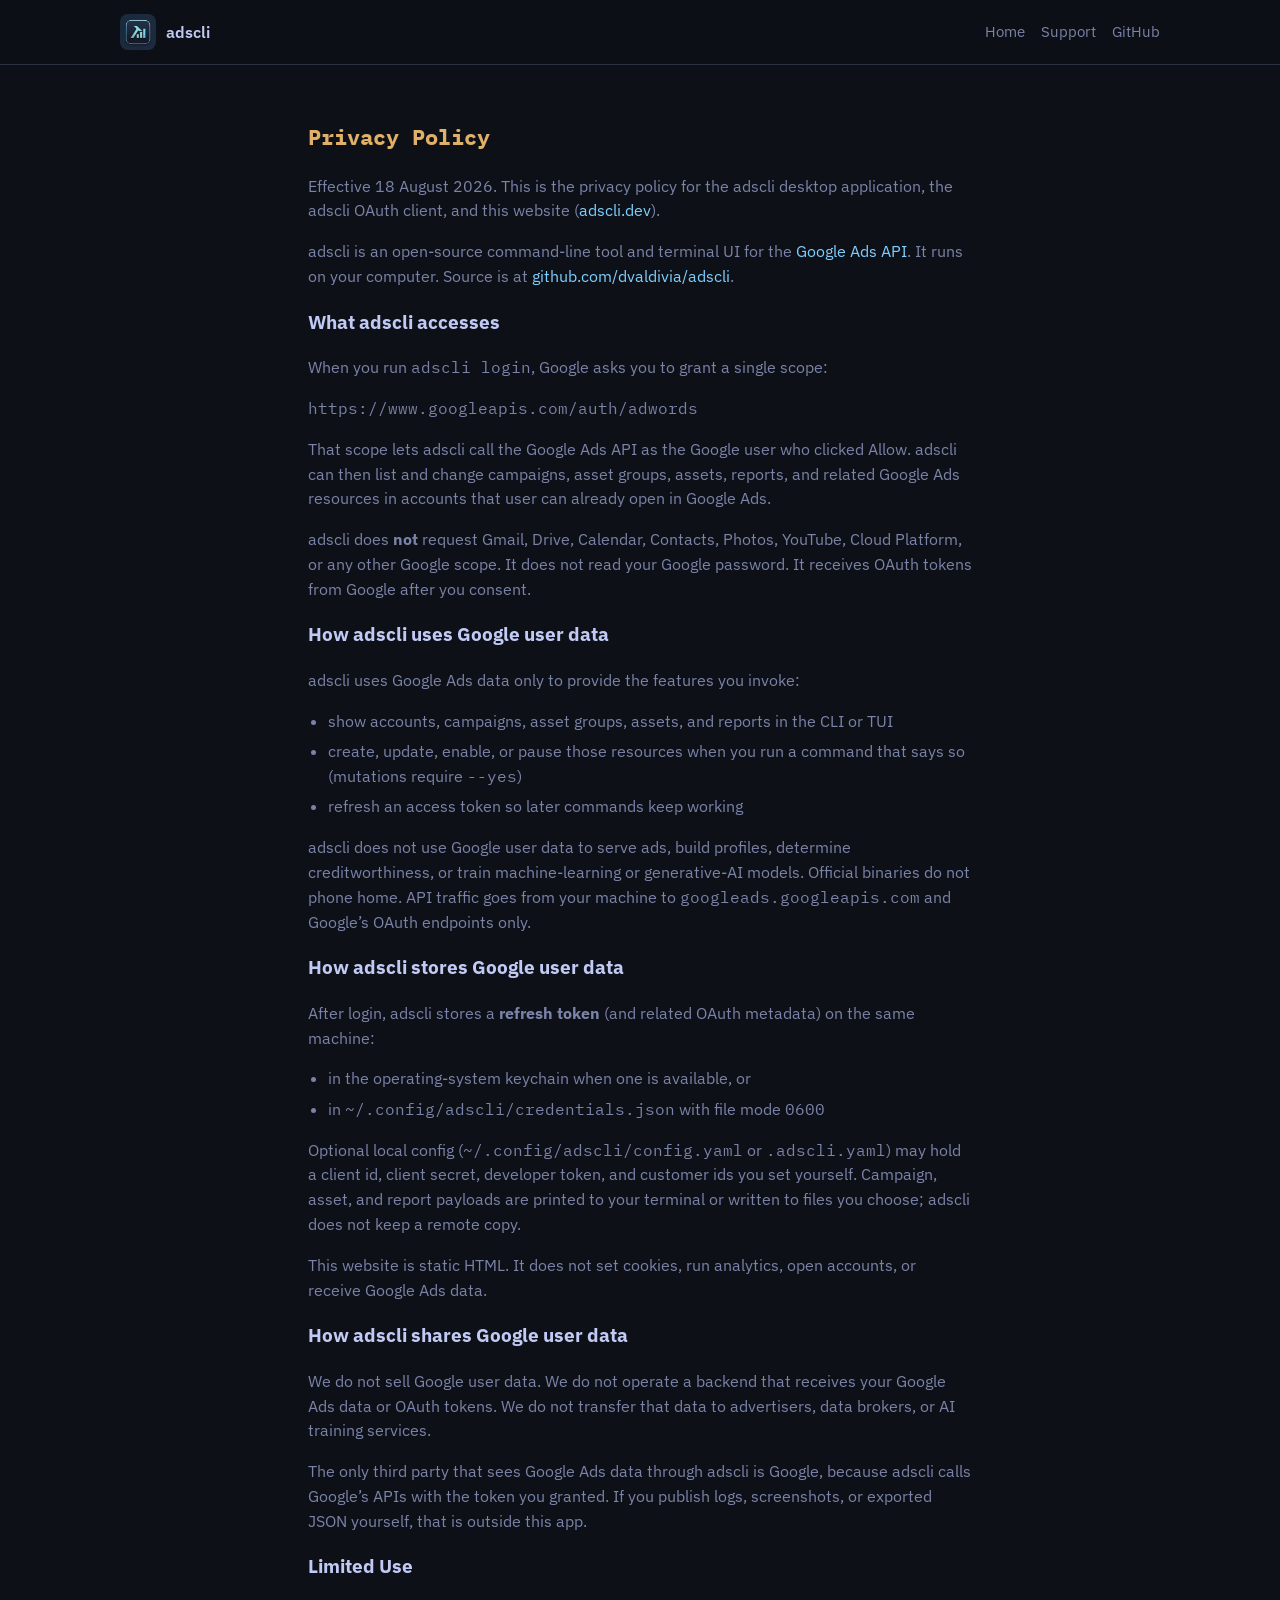
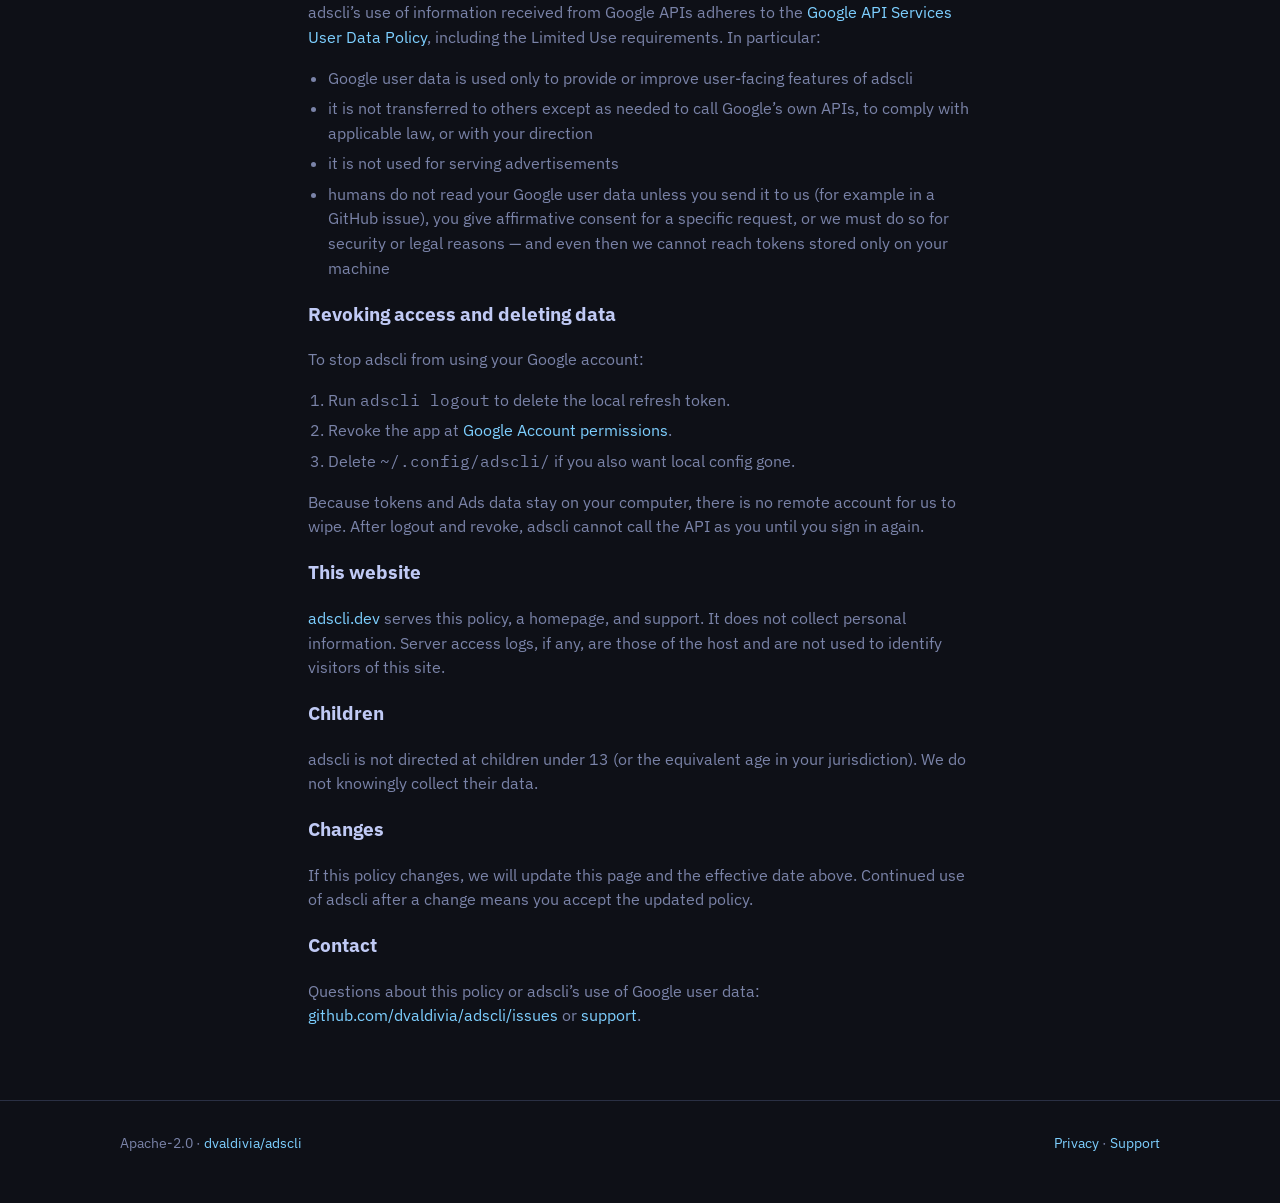
==== website/privacy.html @ 9dc144fe "Ship v0.0.2 with a built-in Desktop OAuth client. Compile the shared adscli client id/secret into ev" ====
<!doctype html>
<html lang="en">
<head>
  <meta charset="utf-8">
  <meta name="viewport" content="width=device-width, initial-scale=1">
  <title>Privacy Policy — adscli</title>
  <meta name="description" content="How adscli accesses, uses, stores, and shares Google user data.">
  <link rel="canonical" href="https://adscli.dev/privacy.html">
  <link rel="icon" type="image/png" href="assets/favicon-32.png">
  <link rel="preconnect" href="https://fonts.googleapis.com">
  <link rel="preconnect" href="https://fonts.gstatic.com" crossorigin>
  <link href="https://fonts.googleapis.com/css2?family=IBM+Plex+Mono:wght@400;600&family=IBM+Plex+Sans:wght@400;600&display=swap" rel="stylesheet">
  <link rel="stylesheet" href="style.css">
</head>
<body>
  <nav>
    <div class="wrap">
      <a class="brand" href="/">
        <img src="assets/logo.jpg" width="36" height="36" alt="adscli">
        adscli
      </a>
      <div class="links">
        <a href="/">Home</a>
        <a href="support.html">Support</a>
        <a href="https://github.com/dvaldivia/adscli">GitHub</a>
      </div>
    </div>
  </nav>
  <section>
    <div class="wrap prose">
      <h2>Privacy Policy</h2>
      <p>Effective 18 August 2026. This is the privacy policy for the adscli desktop
        application, the adscli OAuth client, and this website
        (<a href="https://adscli.dev/">adscli.dev</a>).</p>
      <p>adscli is an open-source command-line tool and terminal UI for the
        <a href="https://developers.google.com/google-ads/api/docs/start">Google Ads API</a>.
        It runs on your computer. Source is at
        <a href="https://github.com/dvaldivia/adscli">github.com/dvaldivia/adscli</a>.</p>

      <h3>What adscli accesses</h3>
      <p>When you run <code>adscli login</code>, Google asks you to grant a single scope:</p>
      <p><code>https://www.googleapis.com/auth/adwords</code></p>
      <p>That scope lets adscli call the Google Ads API as the Google user who clicked
        Allow. adscli can then list and change campaigns, asset groups, assets, reports,
        and related Google Ads resources in accounts that user can already open in
        Google Ads.</p>
      <p>adscli does <strong>not</strong> request Gmail, Drive, Calendar, Contacts, Photos,
        YouTube, Cloud Platform, or any other Google scope. It does not read your Google
        password. It receives OAuth tokens from Google after you consent.</p>

      <h3>How adscli uses Google user data</h3>
      <p>adscli uses Google Ads data only to provide the features you invoke:</p>
      <ul>
        <li>show accounts, campaigns, asset groups, assets, and reports in the CLI or TUI</li>
        <li>create, update, enable, or pause those resources when you run a command that
          says so (mutations require <code>--yes</code>)</li>
        <li>refresh an access token so later commands keep working</li>
      </ul>
      <p>adscli does not use Google user data to serve ads, build profiles, determine
        creditworthiness, or train machine-learning or generative-AI models. Official
        binaries do not phone home. API traffic goes from your machine to
        <code>googleads.googleapis.com</code> and Google’s OAuth endpoints only.</p>

      <h3>How adscli stores Google user data</h3>
      <p>After login, adscli stores a <strong>refresh token</strong> (and related OAuth
        metadata) on the same machine:</p>
      <ul>
        <li>in the operating-system keychain when one is available, or</li>
        <li>in <code>~/.config/adscli/credentials.json</code> with file mode <code>0600</code></li>
      </ul>
      <p>Optional local config (<code>~/.config/adscli/config.yaml</code> or
        <code>.adscli.yaml</code>) may hold a client id, client secret, developer token,
        and customer ids you set yourself. Campaign, asset, and report payloads are
        printed to your terminal or written to files you choose; adscli does not keep a
        remote copy.</p>
      <p>This website is static HTML. It does not set cookies, run analytics, open
        accounts, or receive Google Ads data.</p>

      <h3>How adscli shares Google user data</h3>
      <p>We do not sell Google user data. We do not operate a backend that receives your
        Google Ads data or OAuth tokens. We do not transfer that data to advertisers,
        data brokers, or AI training services.</p>
      <p>The only third party that sees Google Ads data through adscli is Google, because
        adscli calls Google’s APIs with the token you granted. If you publish logs,
        screenshots, or exported JSON yourself, that is outside this app.</p>

      <h3>Limited Use</h3>
      <p>adscli’s use of information received from Google APIs adheres to the
        <a href="https://developers.google.com/terms/api-services-user-data-policy">Google API Services User Data Policy</a>,
        including the Limited Use requirements. In particular:</p>
      <ul>
        <li>Google user data is used only to provide or improve user-facing features of adscli</li>
        <li>it is not transferred to others except as needed to call Google’s own APIs,
          to comply with applicable law, or with your direction</li>
        <li>it is not used for serving advertisements</li>
        <li>humans do not read your Google user data unless you send it to us (for
          example in a GitHub issue), you give affirmative consent for a specific
          request, or we must do so for security or legal reasons — and even then we
          cannot reach tokens stored only on your machine</li>
      </ul>

      <h3>Revoking access and deleting data</h3>
      <p>To stop adscli from using your Google account:</p>
      <ol>
        <li>Run <code>adscli logout</code> to delete the local refresh token.</li>
        <li>Revoke the app at
          <a href="https://myaccount.google.com/permissions">Google Account permissions</a>.</li>
        <li>Delete <code>~/.config/adscli/</code> if you also want local config gone.</li>
      </ol>
      <p>Because tokens and Ads data stay on your computer, there is no remote account
        for us to wipe. After logout and revoke, adscli cannot call the API as you
        until you sign in again.</p>

      <h3>This website</h3>
      <p><a href="https://adscli.dev/">adscli.dev</a> serves this policy, a homepage, and
        support. It does not collect personal information. Server access logs, if any,
        are those of the host and are not used to identify visitors of this site.</p>

      <h3>Children</h3>
      <p>adscli is not directed at children under 13 (or the equivalent age in your
        jurisdiction). We do not knowingly collect their data.</p>

      <h3>Changes</h3>
      <p>If this policy changes, we will update this page and the effective date above.
        Continued use of adscli after a change means you accept the updated policy.</p>

      <h3>Contact</h3>
      <p>Questions about this policy or adscli’s use of Google user data:
        <a href="https://github.com/dvaldivia/adscli/issues">github.com/dvaldivia/adscli/issues</a>
        or <a href="support.html">support</a>.</p>
    </div>
  </section>
  <footer>
    <div class="wrap">
      <span>Apache-2.0 · <a href="https://github.com/dvaldivia/adscli">dvaldivia/adscli</a></span>
      <span>
        <a href="privacy.html">Privacy</a>
        · <a href="support.html">Support</a>
      </span>
    </div>
  </footer>
</body>
</html>
---- website/style.css ----
:root {
  --bg: #0e1017;
  --panel: #161822;
  --ink: #c0caf5;
  --muted: #7a83a8;
  --line: #2a3044;
  --cyan: #7dcfff;
  --gold: #e0af68;
  --green: #9ece6a;
  --pink: #f7768e;
  --max: 1080px;
}

* { box-sizing: border-box; }
html { scroll-behavior: smooth; }
body {
  margin: 0;
  color: var(--ink);
  background: var(--bg);
  font: 16px/1.55 "IBM Plex Sans", "Segoe UI", sans-serif;
}

a { color: var(--cyan); text-decoration: none; }
a:hover { text-decoration: underline; }

.wrap { max-width: var(--max); margin: 0 auto; padding: 0 1.25rem; }

nav {
  position: sticky; top: 0; z-index: 10;
  backdrop-filter: blur(12px);
  background: color-mix(in srgb, var(--bg) 82%, transparent);
  border-bottom: 1px solid var(--line);
}
nav .wrap {
  display: flex; align-items: center; gap: 1.25rem;
  height: 64px;
}
nav .brand { display: flex; align-items: center; gap: .65rem; color: var(--ink); font-weight: 600; }
nav .brand img { width: 36px; height: 36px; border-radius: 8px; }
nav .links { margin-left: auto; display: flex; gap: 1rem; font-size: .92rem; }
nav .links a { color: var(--muted); }
nav .links a:hover { color: var(--ink); text-decoration: none; }

.hero {
  position: relative;
  overflow: hidden;
  border-bottom: 1px solid var(--line);
  min-height: 420px;
  display: flex; align-items: center;
}
.hero::before {
  content: "";
  position: absolute; inset: 0;
  background:
    linear-gradient(90deg, rgba(14,16,23,.92) 0%, rgba(14,16,23,.55) 48%, rgba(14,16,23,.2) 100%),
    url("assets/banner.jpg") right center / cover no-repeat;
}
.hero .wrap { position: relative; padding: 4.5rem 1.25rem; }
.hero h1 {
  font-family: "IBM Plex Mono", ui-monospace, monospace;
  font-size: clamp(2rem, 5vw, 3.4rem);
  line-height: 1.1;
  margin: 0 0 .75rem;
  letter-spacing: -.03em;
}
.hero p.lede { max-width: 36rem; color: var(--muted); font-size: 1.15rem; }
.cta { display: flex; flex-wrap: wrap; gap: .7rem; margin-top: 1.6rem; }
.btn {
  display: inline-block;
  padding: .65rem 1rem;
  border-radius: 8px;
  border: 1px solid var(--line);
  background: var(--panel);
  color: var(--ink);
  font-weight: 600;
}
.btn:hover { text-decoration: none; border-color: var(--cyan); color: var(--cyan); }
.btn.primary { background: var(--cyan); color: #081018; border-color: var(--cyan); }
.btn.primary:hover { filter: brightness(1.08); color: #081018; }

section { padding: 3.5rem 0; border-bottom: 1px solid var(--line); }
h2 {
  font-family: "IBM Plex Mono", ui-monospace, monospace;
  font-size: 1.35rem;
  margin: 0 0 1.2rem;
  color: var(--gold);
}

.grid { display: grid; gap: 1rem; grid-template-columns: repeat(auto-fit, minmax(230px, 1fr)); }
.card {
  background: var(--panel);
  border: 1px solid var(--line);
  border-radius: 12px;
  padding: 1.1rem 1.15rem;
}
.card h3 { margin: 0 0 .4rem; font-size: 1rem; }
.card p { margin: 0; color: var(--muted); font-size: .95rem; }

pre, code { font-family: "IBM Plex Mono", ui-monospace, monospace; }
pre {
  background: #0a0c12;
  border: 1px solid var(--line);
  border-radius: 10px;
  padding: 1rem 1.1rem;
  overflow: auto;
  font-size: .88rem;
  color: #c8d0f0;
}
kbd {
  font-family: inherit;
  border: 1px solid var(--line);
  border-bottom-width: 2px;
  border-radius: 4px;
  padding: 0 .3rem;
  color: var(--gold);
}

table { width: 100%; border-collapse: collapse; font-size: .95rem; }
th, td { text-align: left; padding: .5rem .4rem; border-bottom: 1px solid var(--line); }
th { color: var(--gold); font-weight: 600; }

footer {
  padding: 2rem 0 3rem;
  color: var(--muted);
  font-size: .88rem;
}
footer .wrap { display: flex; flex-wrap: wrap; gap: 1rem; justify-content: space-between; }

.prose { max-width: 44rem; }
.prose p, .prose li { color: var(--muted); }
.prose ul, .prose ol { padding-left: 1.25rem; }
.prose li { margin: .35rem 0; }
.tiny { color: var(--muted); font-size: .85rem; }

@media (max-width: 640px) {
  nav .links { display: none; }
  .hero { min-height: 360px; }
}
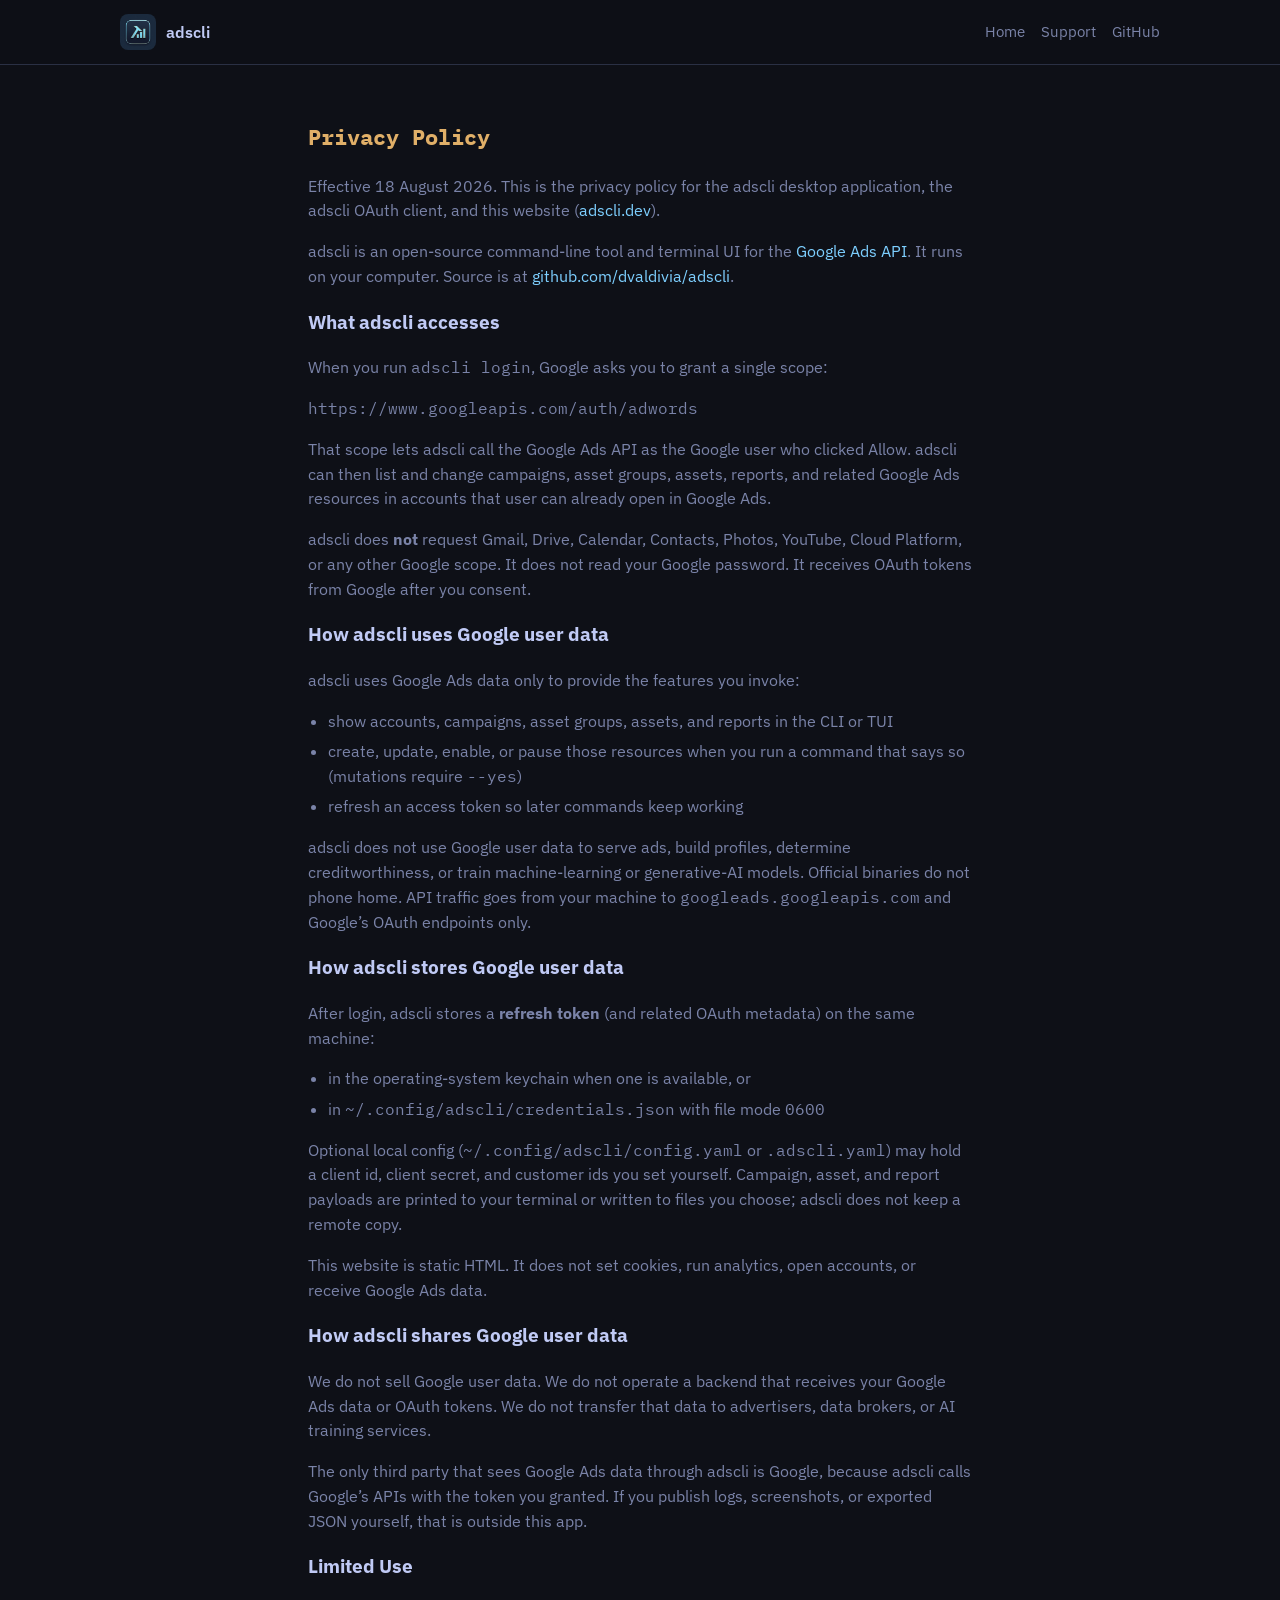
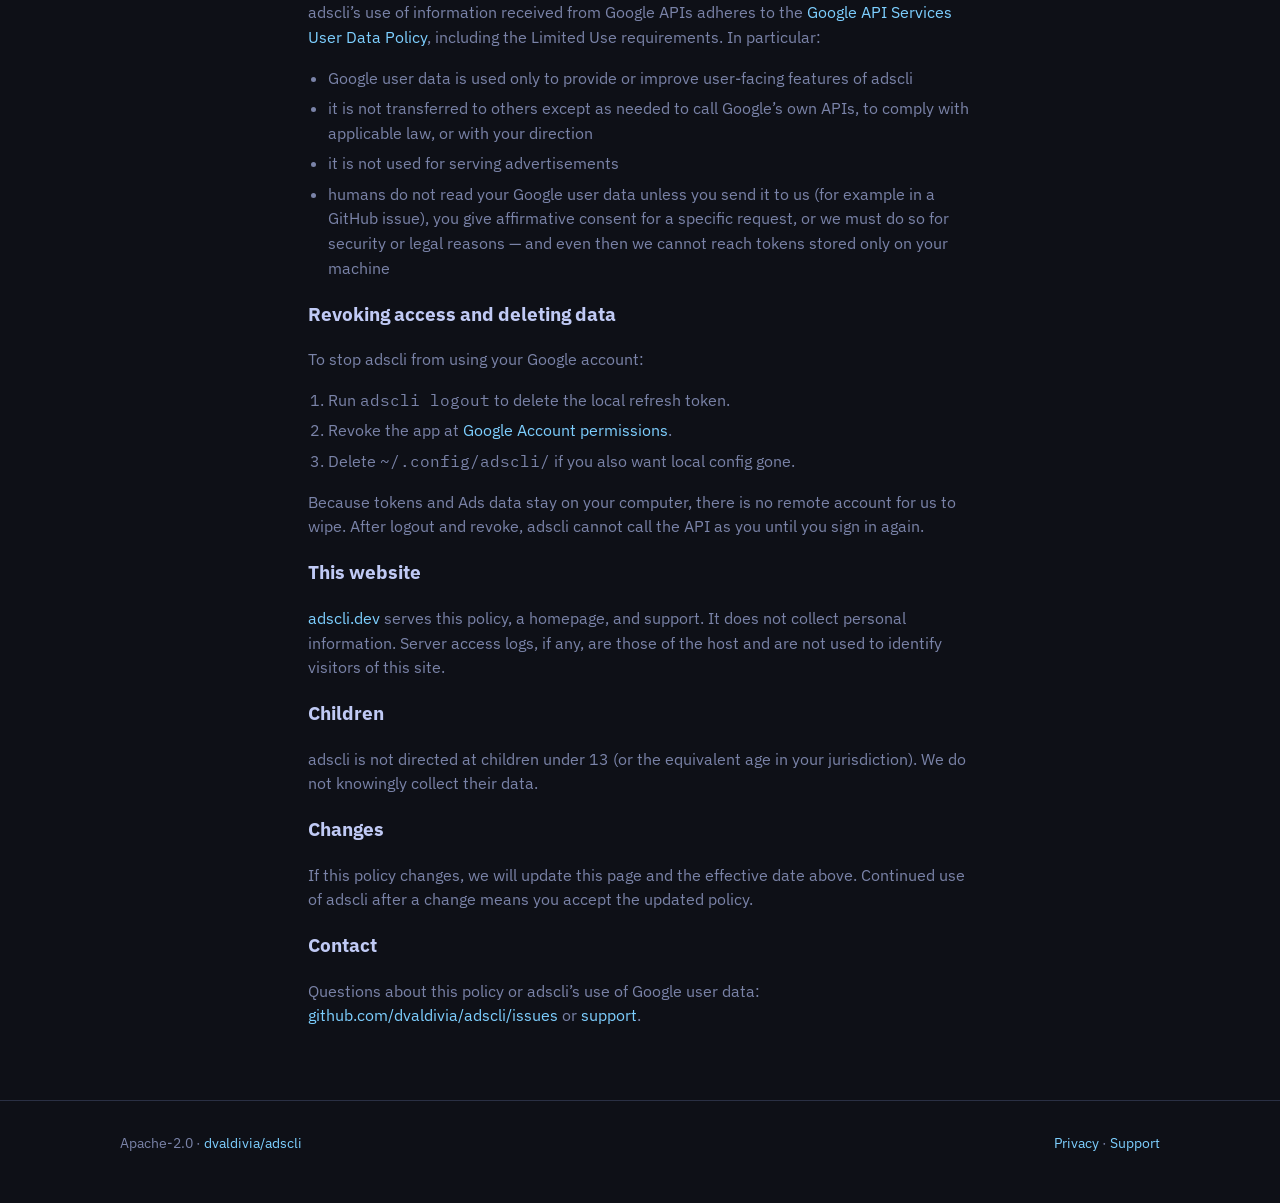
==== commit e4ef0362: "Target Google Ads API v26 and drop the developer token requirement. Google sunset developer tokens o" ====
--- a/website/privacy.html
+++ b/website/privacy.html
@@ -69,7 +69,7 @@
         <li>in <code>~/.config/adscli/credentials.json</code> with file mode <code>0600</code></li>
       </ul>
       <p>Optional local config (<code>~/.config/adscli/config.yaml</code> or
-        <code>.adscli.yaml</code>) may hold a client id, client secret, developer token,
+        <code>.adscli.yaml</code>) may hold a client id, client secret,
         and customer ids you set yourself. Campaign, asset, and report payloads are
         printed to your terminal or written to files you choose; adscli does not keep a
         remote copy.</p>
--- a/website/style.css
+++ b/website/style.css
@@ -56,14 +56,23 @@
     url("assets/banner.jpg") right center / cover no-repeat;
 }
 .hero .wrap { position: relative; padding: 4.5rem 1.25rem; }
+.hero .eyebrow {
+  margin: 0 0 .5rem;
+  color: var(--gold);
+  font-family: "IBM Plex Mono", ui-monospace, monospace;
+  font-size: .85rem;
+  letter-spacing: .06em;
+}
 .hero h1 {
   font-family: "IBM Plex Mono", ui-monospace, monospace;
-  font-size: clamp(2rem, 5vw, 3.4rem);
-  line-height: 1.1;
-  margin: 0 0 .75rem;
-  letter-spacing: -.03em;
+  font-size: clamp(3rem, 9vw, 5.5rem);
+  line-height: 1;
+  margin: 0 0 .35rem;
+  letter-spacing: -.04em;
+  color: #fff;
 }
 .hero p.lede { max-width: 36rem; color: var(--muted); font-size: 1.15rem; }
+.hero p.lede strong { color: #fff; }
 .cta { display: flex; flex-wrap: wrap; gap: .7rem; margin-top: 1.6rem; }
 .btn {
   display: inline-block;
